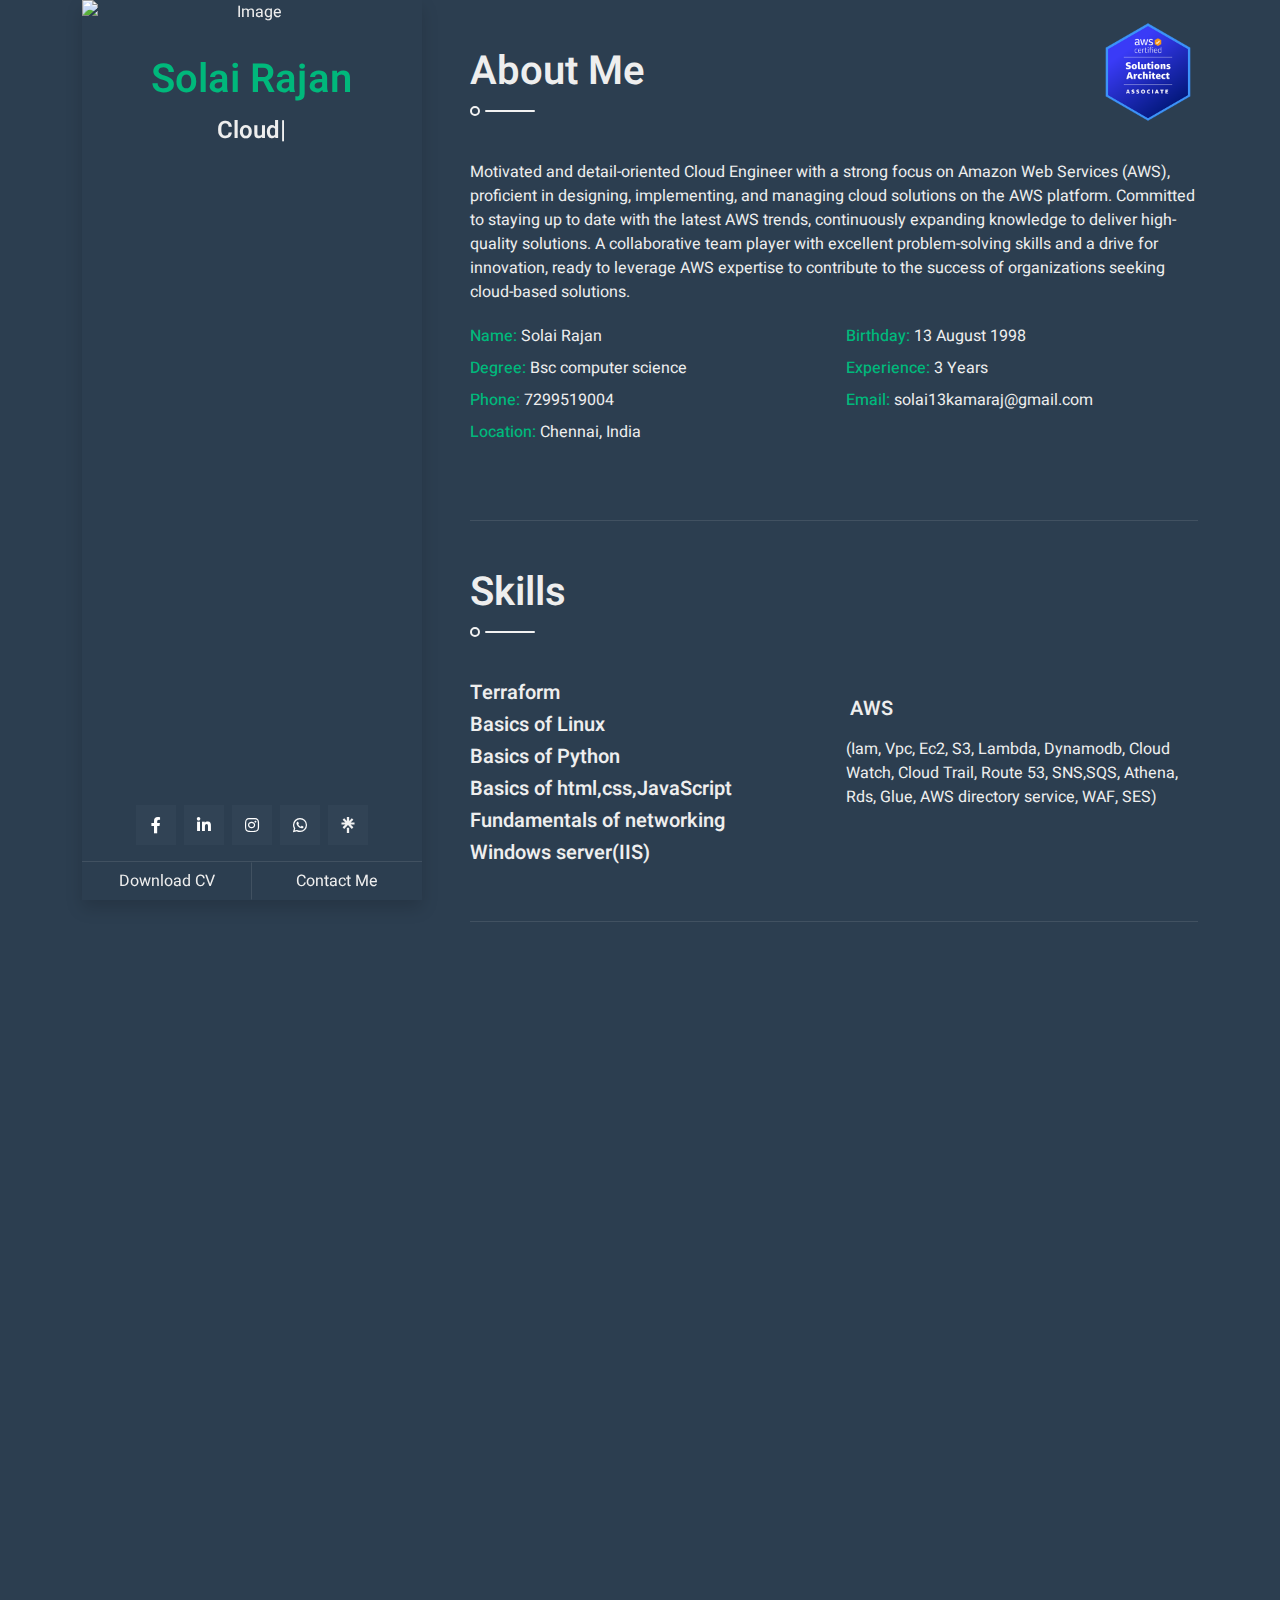
==== index.html @ 70780515 "portfolio" ====
<!DOCTYPE html>
<html lang="en">
    <head>
        <met#aeb3b8et="utf-8">
        <title>Solai Rajan</title>
        <meta content="width=device-width, initial-scale=1.0" name="viewport">
        <meta content="Free Website Template" name="keywords">
        <meta content="Free Website Template" name="description">

        <!-- Favicon -->
        <link href="favicon.ico" rel="icon">

        <!-- Google Web Fonts -->
        <link rel="preconnect" href="https://fonts.googleapis.com">
        <link rel="preconnect" href="https://fonts.gstatic.com" crossorigin>
        <link href="https://fonts.googleapis.com/css2?family=Heebo:wght@300;400;500;600;700&display=swap" rel="stylesheet">

        <!-- Icon Font Stylesheet -->
        <link href="https://cdnjs.cloudflare.com/ajax/libs/font-awesome/5.10.0/css/all.min.css" rel="stylesheet">
        <link href="https://cdn.jsdelivr.net/npm/bootstrap-icons@1.4.1/font/bootstrap-icons.css" rel="stylesheet">

        <!-- Libraries Stylesheet -->
        <link href="lib/owlcarousel/assets/owl.carousel.min.css" rel="stylesheet">
        <link href="lib/lightbox/css/lightbox.min.css" rel="stylesheet">
        <link href="lib/animate/animate.min.css" rel="stylesheet">

        <!-- Customized Bootstrap Stylesheet -->
        <link href="css/bootstrap.min.css" rel="stylesheet">

        <!-- Template Stylesheet -->
        <link href="css/style.css" rel="stylesheet">
        <!-- google tag -->
        <!-- Google tag (gtag.js) -->
        <script async src="https://www.googletagmanager.com/gtag/js?id=G-N1B95KPKPF"></script>
        <script>
        window.dataLayer = window.dataLayer || [];
        function gtag(){dataLayer.push(arguments);}
        gtag('js', new Date());

        gtag('config', 'G-N1B95KPKPF');
        </script>
    </head>

    <body>
        <!-- Spinner Start -->
        <div id="spinner" class="show bg-white position-fixed translate-middle w-100 vh-100 top-50 start-50 d-flex align-items-center justify-content-center">
            <div class="spinner-border text-primary" style="width: 3rem; height: 3rem;" role="status">
                <span class="sr-only">Loading...</span>
            </div>
        </div>
        <!-- Spinner End -->

        <div class="container">
            <div class="row g-5">
                <div class="col-lg-4 sticky-lg-top vh-100">
                    <div class="d-flex flex-column h-100 text-center overflow-auto shadow " >
                        <img class="w-100 img-fluid mb-4 " src="img/profile.jpg" alt="Image">
                        <h1 class="text-primary mt-2">Solai Rajan</h1>
                        <div class="mb-4" style="height: 22px;">
                            <h4 class="typed-text-output d-inline-block text-light"></h4>
                            <div class="typed-text d-none">Cloud Engineer</div>
                        </div>
                        <div class="d-flex justify-content-center mt-auto mb-3">
                         <!--   <a class="btn btn-secondary btn-square mx-1" href="#"><i class="fab fa-twitter"></i></a>-->
                            <a class="btn btn-secondary btn-square mx-1" href="https://www.facebook.com/solai.abde"><i class="fab fa-facebook-f"></i></a>
                            <a class="btn btn-secondary btn-square mx-1" href="https://www.linkedin.com/in/solai-rajan-94479816b"><i class="fab fa-linkedin-in"></i></a>
                            <a class="btn btn-secondary btn-square mx-1" href="https://www.instagram.com/solai.kamaraj"><i class="fab fa-instagram"></i></a>
                            <a class="btn btn-secondary btn-square mx-1" href="https://wa.me/7299519004"><i class="fab fa-whatsapp"></i></a>
                            <a class="btn btn-secondary btn-square mx-1" href="https://linktr.ee/solairajan"><svg viewBox="0.641 1.282 417 512.238" width="1em" height="1em">
                                <path fill-rule="nonzero" d="M 171.915 346.224 L 246.005 346.224 L 246.005 513.52 L 171.915 513.52 L 171.915 346.224 Z M 0.641 174.75 L 126.709 174.75 L 37.087 89.31 L 86.678 38.325 L 172.117 126.154 L 172.117 1.282 L 246.203 1.282 L 246.203 126.154 L 331.641 38.525 L 381.193 89.31 L 291.613 174.55 L 417.641 174.55 L 417.641 245.052 L 290.893 245.052 L 381.076 332.681 L 331.641 382.474 L 209.16 259.392 L 86.678 382.474 L 37.087 332.883 L 127.305 245.252 L 0.641 245.252 L 0.641 174.75 L 0.641 174.75 Z" style="fill: rgb(242, 242, 242);"></path>
                              </svg></a>
                        </div>
                        <div class="d-flex align-items-end justify-content-between border-top">
                            <a href="Resume.pdf" class="btn w-50 border-end">Download CV</a>
                            <a href="#contact" class="btn w-50 btn-scroll">Contact Me</a>
                        </div>
                    </div>
                </div>
                <div class="col-lg-8">

                    <!-- About Start -->
                    <section class="py-5 border-bottom wow fadeInUp" data-wow-delay="0.1s">
                       <a title="Click to verify" href="https://www.credly.com/badges/0f8942c9-7fc0-4ece-8ca4-4f158a86ff04" > <img class="float-end mb-3 awsbadge"  width="100" height="100" src="./img/profile.png" alt="Aws Solution Architect Associate"/></a>
                        
                        <h1 class="title pb-3 mb-5 w-75">About Me</h1>
                        <p>Motivated and detail-oriented Cloud Engineer with a strong focus on Amazon Web Services (AWS), proficient in designing, implementing, and managing cloud solutions on the AWS platform. Committed to staying up to date with the latest AWS trends, continuously expanding knowledge to deliver high-quality solutions. A collaborative team player with excellent problem-solving skills and a drive for innovation, ready to leverage AWS expertise to contribute to the success of organizations seeking cloud-based solutions.</p>
                        <div class="row mb-4">
                            <div class="col-sm-6 py-1">
                                <span class="fw-medium text-primary">Name:</span> Solai Rajan
                            </div>
                            <div class="col-sm-6 py-1">
                                <span class="fw-medium text-primary">Birthday:</span> 13 August 1998
                            </div>
                            <div class="col-sm-6 py-1">
                                <span class="fw-medium text-primary">Degree:</span> Bsc computer science
                            </div>
                            <div class="col-sm-6 py-1">
                                <span class="fw-medium text-primary">Experience:</span> 3 Years
                            </div>
                            <div class="col-sm-6 py-1">
                                <span class="fw-medium text-primary">Phone:</span> 7299519004
                            </div>
                            <div class="col-sm-6 py-1">
                                <span class="fw-medium text-primary">Email:</span> solai13kamaraj@gmail.com
                            </div>
                            <div class="col-sm-6 py-1">
                                <span class="fw-medium text-primary">Location:</span> Chennai, India
                            </div>
                           
                        </div>
                        <!-- <div class="row g-4">
                            <div class="col-md-6 col-lg-6 col-xl-6">
                                <div class="d-flex bg-secondary p-4 justify-content-center">
                                    <h1 class="flex-shrink-0 display-5 text-primary mb-0" data-toggle="counter-up">3</h1>
                                    <div class="ps-3">
                                        <p class="mb-0">Years of</p>
                                        <h5 class="mb-0">Experience</h5>
                                    </div>
                                </div>
                            </div>
                            <div class="col-md-4 col-lg-6 col-xl-6">
                                <div class="d-flex bg-secondary p-4 justify-content-center">
                                    <h1 class="flex-shrink-0 display-5 text-primary mb-0"  id="visit-count" data-toggle="counter-up"></h1>
                                   
                                    
                                    <div class="ps-3">
                                        <p class="mb-0">Profile</p>
                                        <h5 class="mb-0">Visits</h5>
                                    </div>
                                </div>
                                <div  ></div>
  
  


                            </div>
                            <div class="col-md-4 col-lg-6 col-xl-4">
                                <div class="d-flex bg-secondary p-4">
                                    <h1 class="flex-shrink-0 display-5 text-primary mb-0" data-toggle="counter-up">200</h1>
                                    <div class="ps-3">
                                        <p class="mb-0">Complete</p>
                                        <h5 class="mb-0">Projects</h5>
                                    </div>
                                </div>
                            </div>
                        </div> -->
                    </section>
                    <!-- About End -->

                    <!-- Skills Start  -->
                    <section class="py-5 border-bottom wow fadeInUp" data-wow-delay="0.1s">
                        <h1 class="title pb-3 mb-5">Skills</h1>
                        <div class="row">
                            <div class="col-sm-6">
                                <h5>Terraform</h5>
                                    <h5>Basics of Linux</h5>
                                    <h5>Basics of Python</h5>
                                    <h5>Basics of html,css,JavaScript</h5>
                                    <h5>Fundamentals of networking</h5>
                                    <h5>Windows server(IIS)</h5>
                            </div>
                            <div class="col-sm-6">
                                <p><h5 class="px-1">AWS<p>
                                </h5>(Iam, Vpc, Ec2, S3, Lambda, Dynamodb, Cloud Watch, Cloud Trail, Route 53, SNS,SQS, Athena, Rds, Glue, AWS directory service, WAF, SES)</p>
                                
                            </div>
                        </div>
                    </section>
                    <!-- Skills End -->

                    <!-- Expericence Start -->
                    <section class="py-5 wow fadeInUp" data-wow-delay="0.1s">
                        <h1 class="title pb-3 mb-5">Expericence</h1>
                        <div class="border-start border-2 border-light pt-2 ps-5">
                            <div class="position-relative mb-4">
                                <span class="bi bi-arrow-right fs-4 text-light position-absolute" style="top: -5px; left: -50px;"></span>
                                <h5 class="mb-1">Transaction Processing</h5>
                                <p class="mb-2">Accenture | <small>MARCH 2020 - OCTOBER 2021</small></p>
                                <p><b>Vectorization:</b>
                                    Digital mapping of a raster map using the INCA (client tool) to place digital traces, measurements, splice, cabinet, pipes and cables.<br>
                                    <b>FTTH:</b>
                                    If the customer wants a new fiber connection in FTTH, we will design and create a diagram to connect the fiber cable to the home via pipe, splice and cabinet from the existing main 7 way pipe LAN connection</p>
                            </div>
                            <div class="position-relative mb-4">
                                <span class="bi bi-arrow-right fs-4 text-light position-absolute" style="top: -5px; left: -50px;"></span>
                                <h5 class="mb-1">Cloud Engineer</h5>
                                <p class="mb-2">HTC Global Services | <small>February 2022 - Till Now</small></p>
                                <p>    • Collaborated with a team of professionals to migrate a .NET application and SQL Server database from an on-premises environment to AWS Cloud.<br>
                                    • Assisted in analyzing the existing infrastructure and determining the migration requirements for the application and database.<br>
                                    • Worked with senior team members to set up and configure AWS services, including Amazon EC2 for hosting the .NET application and Amazon RDS for the SQL Server database.<br>
                                    • Took responsibility for installing all the necessary software and dependencies on the server in preparation for the migration.<br>
                                    • Collaborated with the team to determine the appropriate versions and configurations of the software needed for the .NET application and SQL Server database.<br>
                                    • Provided innovative solutions to address new requirements that arose during the migration process.<br>
                                    • Collaborated with stakeholders to understand their needs and deliver tailored solutions that met their specific requirements.<br>
                                    • Supported testing efforts to validate the functionality and performance of the migrated application, ensuring a seamless transition for end users</p>
                            </div>
                            
                        </div>
                    </section>
                    <!-- Expericence End -->

                    <!-- Education Start -->
                    <section class="py-5 wow fadeInUp" data-wow-delay="0.1s">
                        <h1 class="title pb-3 mb-5">Education</h1>
                        <div class="border-start border-2 border-light pt-2 ps-5">
                            <div class="position-relative mb-4">
                                <span class="bi bi-arrow-right fs-4 text-light position-absolute" style="top: -5px; left: -50px;"></span>
                                <h5 class="mb-1">Bachelor Degree</h5>
                                <p class="mb-2">K.C.S Kasi Nadar College Of Arts & Science | <small>2016 - 2019</small></p>
                                <p>B.SC (Computer Science)
                                    Percentage - 56 % <br>Chennai - 21</p>
                            </div>
                            <div class="position-relative mb-4">
                                <span class="bi bi-arrow-right fs-4 text-light position-absolute" style="top: -5px; left: -50px;"></span>
                                <h5 class="mb-1">High School</h5>
                                <p class="mb-2">Sagaya Matha Matriculation Hr Sec School | <small>2015 - 2016</small></p>
                                <p>HSC Percentage - 55 %<br>Chennai - 57</p>
                            </div>
                            <div class="position-relative mb-4">
                                <span class="bi bi-arrow-right fs-4 text-light position-absolute" style="top: -5px; left: -50px;"></span>
                                <h5 class="mb-1">School</h5>
                                <p class="mb-2">Sagaya Matha Matriculation Hr Sec School | <small>2013 - 2014</small></p>
                                <p>SSLC Percentage - 69 %<br>Chennai - 57</p>
                            </div>
                        </div>
                    </section>
                    <!-- Education End -->

                    <!-- Subscribe Start 
                    <section class="wow fadeInUp" data-wow-delay="0.1s">
                        <div class="bg-secondary text-center p-5">
                            <h1 class="text-white font-weight-bold">Subscribe My Newsletter</h1>
                            <p class="text-white">Subscribe and get my latest article in your inbox</p>
                            <div class="position-relative w-100">
                                <input class="form-control bg-dark border-0 w-100 py-3 ps-4 pe-5" type="text" placeholder="Your email">
                                <button type="button" class="btn btn-primary py-2 position-absolute top-0 end-0 mt-2 me-2">Subscribe</button>
                            </div>
                        </div>
                    </section>
                    <!-- Subscribe End -->

                    <!-- Services Start 
                    <section class="py-5 border-bottom wow fadeInUp" data-wow-delay="0.1s">
                        <h1 class="title pb-3 mb-5">Services</h1>
                        <div class="row g-4">
                            <div class="col-md-6">
                                <div class="service-item">
                                    <i class="fa fa-2x fa-laptop-code mx-auto mb-4"></i>
                                    <h5 class="mb-2">Web Design</h5>
                                    <p class="mb-0">Justo sit justo eos amet tempor amet clita amet ipsum eos elitr. Amet lorem lorem lorem est amet labore</p>
                                </div>
                            </div>
                            <div class="col-md-6">
                                <div class="service-item">
                                    <i class="fab fa-2x fa-android mx-auto mb-4"></i>
                                    <h5 class="mb-2">Apps Development</h5>
                                    <p class="mb-0">Justo sit justo eos amet tempor amet clita amet ipsum eos elitr. Amet lorem lorem lorem est amet labore</p>
                                </div>
                            </div>
                            <div class="col-md-6">
                                <div class="service-item">
                                    <i class="fa fa-2x fa-search mx-auto mb-4"></i>
                                    <h5 class="mb-2">SEO</h5>
                                    <p class="mb-0">Justo sit justo eos amet tempor amet clita amet ipsum eos elitr. Amet lorem lorem lorem est amet labore</p>
                                </div>
                            </div>
                            <div class="col-md-6">
                                <div class="service-item">
                                    <i class="fa fa-2x fa-edit mx-auto mb-4"></i>
                                    <h5 class="mb-2">Content Creating</h5>
                                    <p class="mb-0">Justo sit justo eos amet tempor amet clita amet ipsum eos elitr. Amet lorem lorem lorem est amet labore</p>
                                </div>
                            </div>
                        </div>
                    </section>
                    <!-- Services End -->

                    <!-- Portfolio Start -->
                    <section class="py-5 border-bottom wow fadeInUp" data-wow-delay="0.1s">
                        <h1 class="title pb-3 mb-5">Portfolio</h1>
                        <div class="row">
                            <div class="col-12">
                                <div class="row">
                                    <div class="col-12 text-center mb-2">
                                        <!-- <ul class="list-inline mb-4" id="portfolio-flters">
                                            <li class="btn btn-secondary active"  data-filter="*"><i class="fa fa-star me-2"></i>All</li>
                                            <li class="btn btn-secondary" data-filter=".first"><i class="fa fa-laptop-code me-2"></i>Design</li>
                                            <li class="btn btn-secondary" data-filter=".second"><i class="fa fa-mobile-alt me-2"></i>Development</li>
                                        </ul> -->
                                    </div>
                                </div>
                                <div class="row portfolio-container">
                                    <div class="col-md-6 mb-4 portfolio-item first">
                                        <div class="position-relative overflow-hidden mb-2">
                                            <img class="img-fluid w-100" src="img/portfolio-1.jpg" alt="">
                                            <div class="portfolio-btn d-flex align-items-center justify-content-center">
                                                <!-- <a href="img/portfolio-1.jpg" data-lightbox="portfolio">
                                                    <i class="bi bi-plus text-light"></i>
                                                </a> -->
                                                <a href="https://solairajan18.medium.com/recovering-or-replacing-a-key-pair-in-aws-ec2-a-step-by-step-guide-d3fbfe94aa65"><i class="bi bi-plus text-light"></i></a>
                                            </div>
                                        </div>
                                    </div>
                                    <div class="col-md-6 mb-4 portfolio-item second">
                                        <div class="position-relative overflow-hidden mb-2">
                                            <img class="img-fluid w-100" src="img/portfolio-2.jpg" alt="">
                                            <div class="portfolio-btn d-flex align-items-center justify-content-center">
                                                <!-- <a href="img/portfolio-2.jpg" data-lightbox="portfolio">
                                                    <i class="bi bi-plus text-light"></i>
                                                </a> -->
                                                <a href="https://medium.com/@solairajan18/title-deploying-a-portfolio-web-application-on-windows-server-iis-using-aws-terraform-5306d148678f"><i class="bi bi-plus text-light"></i></a>
                                            </div>
                                        </div>
                                    </div>
                                    <!-- <div class="col-md-6 mb-4 portfolio-item first">
                                        <div class="position-relative overflow-hidden mb-2">
                                            <img class="img-fluid w-100" src="img/portfolio-3.jpg" alt="">
                                            <div class="portfolio-btn d-flex align-items-center justify-content-center">
                                                <a href="img/portfolio-3.jpg" data-lightbox="portfolio">
                                                    <i class="bi bi-plus text-light"></i>
                                                </a>
                                            </div>
                                        </div>
                                    </div> -->
                                    <!-- <div class="col-md-6 mb-4 portfolio-item second">
                                        <div class="position-relative overflow-hidden mb-2">
                                            <img class="img-fluid w-100" src="img/portfolio-4.jpg" alt="">
                                            <div class="portfolio-btn d-flex align-items-center justify-content-center">
                                                <a href="img/portfolio-4.jpg" data-lightbox="portfolio">
                                                    <i class="bi bi-plus text-light"></i>
                                                </a>
                                            </div>
                                        </div>
                                    </div> -->
                                </div>
                            </div>
                        </div>
                    </section>
                    <!-- Portfolio End -->

                    <!-- Testimonial Start 
                    <section class="py-5 border-bottom wow fadeInUp" data-wow-delay="0.1s">
                        <h1 class="title pb-3 mb-5">Testimonial</h1>
                        <div class="owl-carousel testimonial-carousel">
                            <div class="text-left">
                                <i class="fa fa-3x fa-quote-left text-primary mb-4"></i>
                                <p class="fs-4 mb-4">Dolor eirmod diam stet kasd sed. Aliqu rebum est eos. Rebum elitr dolore et eos labore, stet justo sed est sed. Diam sed sed dolor stet accusam amet eirmod eos, labore diam clita</p>
                                <div class="d-flex align-items-center">
                                    <img class="img-fluid" src="img/testimonial-1.jpg" style="width: 60px; height: 60px;">
                                    <div class="ps-3">
                                        <p class="text-primary fs-5 mb-1">Client Name</p>
                                        <i>Profession</i>
                                    </div>
                                </div>
                            </div>
                            <div class="text-left">
                                <i class="fa fa-3x fa-quote-left text-primary mb-4"></i>
                                <p class="fs-4 mb-4">Dolor eirmod diam stet kasd sed. Aliqu rebum est eos. Rebum elitr dolore et eos labore, stet justo sed est sed. Diam sed sed dolor stet accusam amet eirmod eos, labore diam clita</p>
                                <div class="d-flex align-items-center">
                                    <img class="img-fluid" src="img/testimonial-2.jpg" style="width: 60px; height: 60px;">
                                    <div class="ps-3">
                                        <p class="text-primary fs-5 mb-1">Client Name</p>
                                        <i>Profession</i>
                                    </div>
                                </div>
                            </div>
                            <div class="text-left">
                                <i class="fa fa-3x fa-quote-left text-primary mb-4"></i>
                                <p class="fs-4 mb-4">Dolor eirmod diam stet kasd sed. Aliqu rebum est eos. Rebum elitr dolore et eos labore, stet justo sed est sed. Diam sed sed dolor stet accusam amet eirmod eos, labore diam clita</p>
                                <div class="d-flex align-items-center">
                                    <img class="img-fluid" src="img/testimonial-3.jpg" style="width: 60px; height: 60px;">
                                    <div class="ps-3">
                                        <p class="text-primary fs-5 mb-1">Client Name</p>
                                        <i>Profession</i>
                                    </div>
                                </div>
                            </div>
                        </div>
                    </section>
                    <!-- Testimonial End -->

                    <!-- Contact Start -->
                    <div id="validation-popup" class="validation-popup"></div>

                    <section class="py-5 wow fadeInUp" data-wow-delay="0.1s" id="contact">
                        <h1 class="title pb-3 mb-5">Contact Me</h1>
						
                        <form class="needs-validation" onsubmit="return validateForm(event)" action="https://docs.google.com/forms/u/0/d/e/1FAIpQLSfPLlt-WYPMHcCRsRIOEYpXYlZdo9-Mu41EpkZ92HWi8DZNXg/formResponse" novalidate>
                            <div class="row g-3">
                                <div class="col-md-6">
                                    <div class="form-floating">
                                        <input type="text" name="entry.2005620554" class="form-control border-0 bg-secondary" id="name" placeholder="Your Name"required>
                                        <label for="name">Your Name</label>
                                          <div class="invalid-feedback">
                                            Enter Your Name
                                          </div>
                                    </div>
                                </div>
                                <div class="col-md-6">
                                    <div class="form-floating">
                                        <input type="email" name="entry.1045781291" class="form-control border-0 bg-secondary" id="email" placeholder="Your Email" required>
                                        <label for="email">Your Email</label>
                                        <div class="invalid-feedback">
                                            Enter Your email
                                          </div>
                                    </div>
                                </div>
                                <div class="col-12">
                                    <div class="form-floating">
                                        <input type="text" name="entry.1065046570" class="form-control border-0 bg-secondary" id="subject" placeholder="Subject" required>
                                        <label for="subject">Subject</label>
                                        <div class="invalid-feedback">
                                            Enter Your Subject
                                          </div>
                                    </div>
                                </div>
                                <div class="col-12">
                                    <div class="form-floating">
                                        <textarea class="form-control border-0 bg-secondary" required name="entry.1166974658" placeholder="Leave a message here" id="message" style="height: 200px"></textarea>
                                        <label for="message">Message</label>
                                        <div class="invalid-feedback">
                                            Enter Your Message
                                          </div>
                                    </div>
                                </div>
                                <audio id="clickSound" src="welcome.mp3" preload="auto"></audio>
                                
                                <div class="col-12">
                                    <button onclick="playClickSound()" class="btn btn-primary w-100 py-3" type="submit">Send Message</button>
                                </div>
                            </div>
                        </form>
                    </section>
                    <!-- Contact End -->

                    <!-- Footer Start -->
                    <section class="wow fadeIn" data-wow-delay="0.1s">
                        <div class="bg-secondary text-light text-center p-5">
                            <div class="d-flex justify-content-center mb-4">
                                
                                <a class="btn btn-dark btn-square mx-1" href="https://www.facebook.com/solai.abde"><i class="fab fa-facebook-f"></i></a>
                                <a class="btn btn-dark btn-square mx-1" href="https://www.linkedin.com/in/solai-rajan-94479816b"><i class="fab fa-linkedin-in"></i></a>
                                <a class="btn btn-dark btn-square mx-1" href="https://www.instagram.com/solai.kamaraj/"><i class="fab fa-instagram"></i></a>
                                <a class="btn btn-dark btn-square mx-1" href="https://wa.me/7299519004?text=Hi Solai"><i class="fab fa-whatsapp"></i></a>
                                <a class="btn btn-dark btn-square mx-1" href="https://linktr.ee/solairajan"><svg viewBox="0.641 1.282 417 512.238" width="1em" height="1em">
                                    <path fill-rule="nonzero" d="M 171.915 346.224 L 246.005 346.224 L 246.005 513.52 L 171.915 513.52 L 171.915 346.224 Z M 0.641 174.75 L 126.709 174.75 L 37.087 89.31 L 86.678 38.325 L 172.117 126.154 L 172.117 1.282 L 246.203 1.282 L 246.203 126.154 L 331.641 38.525 L 381.193 89.31 L 291.613 174.55 L 417.641 174.55 L 417.641 245.052 L 290.893 245.052 L 381.076 332.681 L 331.641 382.474 L 209.16 259.392 L 86.678 382.474 L 37.087 332.883 L 127.305 245.252 L 0.641 245.252 L 0.641 174.75 L 0.641 174.75 Z" style="fill: rgb(242, 242, 242);"></path>
                                  </svg></a>
                                  <a class="btn btn-dark btn-square mx-1" href="https://solairajan18.medium.com/"><svg viewBox="0 0 1043.63 592.71" class="aa bb">
                                    <g data-name="Layer 2"><g data-name="Layer 1">
                                      <path fill-rule="nonzero" d="M588.67 296.36c0 163.67-131.78 296.35-294.33 296.35S0 460 0
                                      296.36 131.78 0 294.34 0s294.33 132.69 294.33 296.36M911.56 296.36c0
                                      154.06-65.89 279-147.17 279s-147.17-124.94-147.17-279 65.88-279
                                      147.16-279 147.17 124.9 147.17 279M1043.63 296.36c0 138-23.17 249.94-51.76
                                      249.94s-51.75-111.91-51.75-249.94 23.17-249.94 51.75-249.94 51.76 111.9
                                      51.76 249.94"style="fill: rgb(242, 242, 242);"></path>
                                    </g></g>
                                  </svg></a>
                            </div>
                            <!-- <div class="d-flex justify-content-center mb-3">
                                <a class="text-light px-3 border-end" href="#">Privacy</a>
                                <a class="text-light px-3 border-end" href="#">Terms</a>
                                <a class="text-light px-3 border-end" href="#">FAQs</a>
                                <a class="text-light px-3" href="#">Help</a>
                            </div> -->
							
                            <!--/*** This template is free as long as you keep the footer author’s credit link/attribution link/backlink. If you'd like to use the template without the footer author’s credit link/attribution link/backlink, you can purchase the Credit Removal License from "https://htmlcodex.com/credit-removal". Thank you for your support. ***/-->
							<p class="m-0"> Powered by <a href="https://solai.website">Solai</a></p>
                        </div>
                    </section>
                    <!-- Footer End -->
                </div>
            </div>
        </div>

        
        <!-- Back to Top -->
        <a href="#" class="back-to-top"><i class="fa fa-angle-double-up"></i></a>
        
        <!-- JavaScript Libraries -->
        <script src="https://code.jquery.com/jquery-3.4.1.min.js"></script>
        <script src="https://stackpath.bootstrapcdn.com/bootstrap/4.4.1/js/bootstrap.bundle.min.js"></script>
        <script src="lib/wow/wow.min.js"></script>
        <script src="lib/typed/typed.min.js"></script>
        <script src="lib/easing/easing.min.js"></script>
        <script src="lib/waypoints/waypoints.min.js"></script>
        <script src="lib/counterup/counterup.min.js"></script>
        <script src="lib/owlcarousel/owl.carousel.min.js"></script>
        <script src="lib/isotope/isotope.pkgd.min.js"></script>
        <script src="lib/lightbox/js/lightbox.min.js"></script>

        <!-- Contact Javascript File -->
        <script src="mail/jqBootstrapValidation.min.js"></script>
        <script src="mail/contact.js"></script>

        <!-- Template Javascript -->
        <script src="js/main.js"></script>



        <!-- Include the JavaScript code to fetch and display the visit count -->
        <!-- <script>
            // Fetch the visit count from Google Analytics
            gtag('event', 'page_view', {
              'event_callback': function() {
                var visitCount = window.ga.getAll()[0].get('metric1'); // Adjust the metric index if necessary
                document.getElementById('visit-count-placeholder').innerHTML = 'Profile visits: ' + visitCount;
              }
            });
          </script> -->
        
    </body>
</html>
---- css/style.css ----
/********** Template CSS **********/
:root {
  --primary: #00B87B;
  --secondary: #314355;
  --light: #F2F2F2;
  --dark: #2C3E50;
}

#spinner {
  opacity: 0;
  visibility: hidden;
  transition: opacity .5s ease-out, visibility 0s linear .5s;
  z-index: 99999;
}

#spinner.show {
  transition: opacity .5s ease-out, visibility 0s linear 0s;
  visibility: visible;
  opacity: 1;
}

@media (max-width: 991.98px) {
  .sticky-lg-top.vh-100 {
    height: 100% !important;
  }
}

.fw-semi-bold {
  font-weight: 600;
}

.fw-medium {
  font-weight: 500;
}

.btn-square {
  width: 40px;
  height: 40px;
}

.btn-sm-square {
  width: 30px;
  height: 30px;
}

.btn-lg-square {
  width: 50px;
  height: 50px;
}

.btn-square,
.btn-sm-square,
.btn-lg-square {
  padding: 0;
  display: flex;
  align-items: center;
  justify-content: center;
}

.btn.btn-primary {
  color: #FFFFFF;
}

.typed-cursor {
  font-size: 25px;
  color: var(--light);
}

.back-to-top {
  position: fixed;
  display: none;
  width: 30px;
  height: 30px;
  text-align: center;
  line-height: 1;
  font-size: 30px;
  right: 30px;
  bottom: 30px;
  transition: background 0.5s;
  z-index: 11;
}

.back-to-top i {
  color: var(--primary);
}

.back-to-top i:hover {
  color: var(--dark);
}

.back-to-top {
  -webkit-animation: action 1s infinite alternate;
  animation: action 1s infinite alternate;
}

@-webkit-keyframes action {
  0% {
    transform: translateY(0);
  }

  100% {
    transform: translateY(-15px);
  }
}

@keyframes action {
  0% {
    transform: translateY(0);
  }

  100% {
    transform: translateY(-15px);
  }
}

.title {
  position: relative;
}

.title::before {
  position: absolute;
  content: "";
  width: 10px;
  height: 10px;
  bottom: -4px;
  left: 0;
  border: 2px solid var(--light);
  border-radius: 10px;
}

.title::after {
  position: absolute;
  content: "";
  width: 50px;
  height: 2px;
  bottom: 0;
  left: 15px;
  border-radius: 2px;
  background: var(--light);
}

.progress {
  height: 5px;
}

.progress .progress-bar {
  width: 0px;
  transition: 2s;
}

.service-item {
  padding: 30px;
  text-align: center;
  background: var(--secondary);
}

.service-item i {
  width: 75px;
  height: 75px;
  display: flex;
  align-items: center;
  justify-content: center;
  background: var(--light);
  color: var(--primary);
  transition: .5s;
}

.service-item:hover i {
  background: var(--primary);
  color: var(--light);
}

.portfolio-item .portfolio-btn {
  position: absolute;
  width: 0;
  height: 0;
  top: 50%;
  left: 50%;
  font-size: 90px;
  background: rgba(44, 62, 80, .9);
  opacity: 0;
  transition: .5s;
}

.portfolio-item:hover .portfolio-btn {
  opacity: 1;
  width: calc(100% - 60px);
  height: calc(100% - 60px);
  top: 30px;
  left: 30px;
}

.portfolio-item i {
  opacity: 0;
  transition: .3s;
  transition-delay: .3s;
}

.portfolio-item:hover i {
  opacity: 1;
}

.testimonial-carousel .owl-dots {
  margin-top: 25px;
  text-align: center;
}

.testimonial-carousel .owl-dot {
  display: inline-block;
  margin: 0 5px;
  width: 15px;
  height: 15px;
  background: var(--light);
}

.testimonial-carousel .owl-dot.active {
  background: var(--primary);
}

.awsbadge {
  margin: -26px 0;
  z-index: 10;
}

@media screen and (min-width<768){
  .awsbadge{
    display: none;
  }
  
}


/* .validation-popup {
  position: fixed;
  top: 50%;
  left: 50%;
  transform: translate(-50%, -50%);
  padding: 10px 20px;
  background-color: #00B87B;
  color: #fff;
  border-radius: 5px;
  opacity: 0;
  animation: fade-in 0.5s ease-in-out;
  z-index: 9999;
}

@keyframes fade-in {
  0% {
    opacity: 0;
  }
  100% {
    opacity: 1;
  }
} */
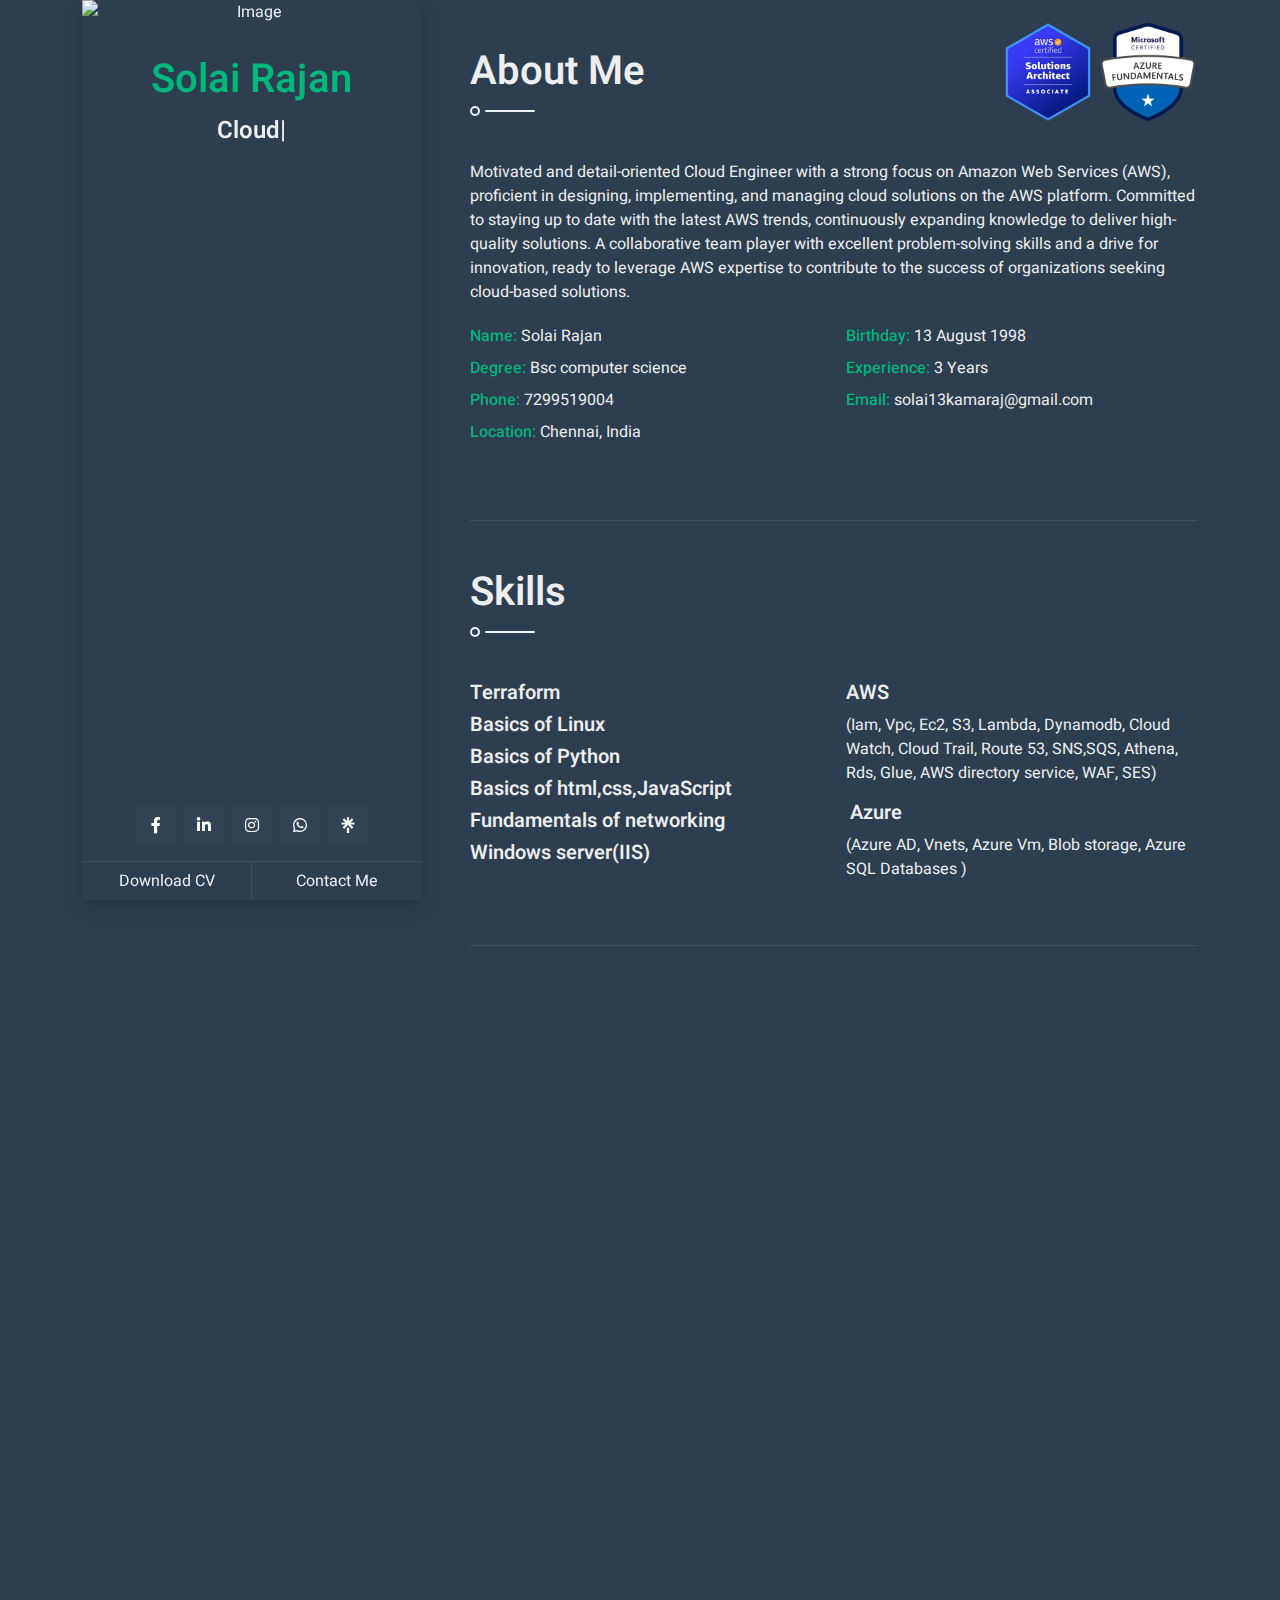
==== commit 51b17903: "Azure certificate added" ====
--- a/index.html
+++ b/index.html
@@ -80,8 +80,10 @@
 
                     <!-- About Start -->
                     <section class="py-5 border-bottom wow fadeInUp" data-wow-delay="0.1s">
-                       <a title="Click to verify" href="https://www.credly.com/badges/0f8942c9-7fc0-4ece-8ca4-4f158a86ff04" > <img class="float-end mb-3 awsbadge"  width="100" height="100" src="./img/profile.png" alt="Aws Solution Architect Associate"/></a>
-                        
+                        <div class="">
+                       <a title="Click to verify" href="https://learn.microsoft.com/api/credentials/share/en-gb/SolaiRajan-3120/20E20661D6A24ACE?sharingId=9B779F8124134FC7" > <img class="float-end mb-3 awsbadge "  width="100" height="100" src="./img/Az-900.png" alt="Microsoft Certified: Azure Fundamentals"/></a>
+                       <a title="Click to verify" href="https://www.credly.com/badges/0f8942c9-7fc0-4ece-8ca4-4f158a86ff04" > <img class="float-end mb-3 awsbadge "  width="100" height="100" src="./img/profile.png" alt="Aws Solution Architect Associate"/></a>
+                        </div>
                         <h1 class="title pb-3 mb-5 w-75">About Me</h1>
                         <p>Motivated and detail-oriented Cloud Engineer with a strong focus on Amazon Web Services (AWS), proficient in designing, implementing, and managing cloud solutions on the AWS platform. Committed to staying up to date with the latest AWS trends, continuously expanding knowledge to deliver high-quality solutions. A collaborative team player with excellent problem-solving skills and a drive for innovation, ready to leverage AWS expertise to contribute to the success of organizations seeking cloud-based solutions.</p>
                         <div class="row mb-4">
@@ -160,8 +162,11 @@
                                     <h5>Windows server(IIS)</h5>
                             </div>
                             <div class="col-sm-6">
-                                <p><h5 class="px-1">AWS<p>
-                                </h5>(Iam, Vpc, Ec2, S3, Lambda, Dynamodb, Cloud Watch, Cloud Trail, Route 53, SNS,SQS, Athena, Rds, Glue, AWS directory service, WAF, SES)</p>
+                                <h5>AWS</h5>
+                                <p>(Iam, Vpc, Ec2, S3, Lambda, Dynamodb, Cloud Watch, Cloud Trail, Route 53, SNS,SQS, Athena, Rds, Glue, AWS directory service, WAF, SES)</p>
+                                <p><h5 class="px-1">Azure</h5>
+                                    (Azure AD, Vnets, Azure Vm, Blob storage, Azure SQL Databases )
+                                </p>
                                 
                             </div>
                         </div>
@@ -179,7 +184,7 @@
                                 <p><b>Vectorization:</b>
                                     Digital mapping of a raster map using the INCA (client tool) to place digital traces, measurements, splice, cabinet, pipes and cables.<br>
                                     <b>FTTH:</b>
-                                    If the customer wants a new fiber connection in FTTH, we will design and create a diagram to connect the fiber cable to the home via pipe, splice and cabinet from the existing main 7 way pipe LAN connection</p>
+                                    If the customer requests a new fiber connection in FTTH, I will design and create a diagram to connect the fiber cable to the home via pipes, splices, and cabinets from the existing main 7-way pipe LAN connection.</p>
                             </div>
                             <div class="position-relative mb-4">
                                 <span class="bi bi-arrow-right fs-4 text-light position-absolute" style="top: -5px; left: -50px;"></span>
--- a/css/style.css
+++ b/css/style.css
@@ -252,3 +252,45 @@
     opacity: 1;
   }
 } */
+
+/* Tooltip container */
+.tooltip {
+  position: relative;
+  display: inline-block;
+  cursor: pointer;
+  overflow: hidden;
+}
+
+/* Image with zoom effect */
+.tooltip img {
+  transition: transform 0.3s;
+}
+
+/* Zoom effect on hover */
+.tooltip:hover img {
+  transform: scale(1.1);
+}
+
+/* Tooltip text */
+.tooltip .tooltiptext {
+  visibility: hidden;
+  width: 120px;
+  background-color: #333;
+  color: #fff;
+  text-align: center;
+  border-radius: 6px;
+  padding: 5px;
+  position: absolute;
+  z-index: 1;
+  bottom: 100%;
+  left: 50%;
+  transform: translateX(-50%);
+  opacity: 0;
+  transition: opacity 0.3s;
+}
+/* Show the tooltip text when hovering over the tooltip container */
+.tooltip:hover .tooltiptext {
+  visibility: visible;
+  opacity: 1;
+}
+
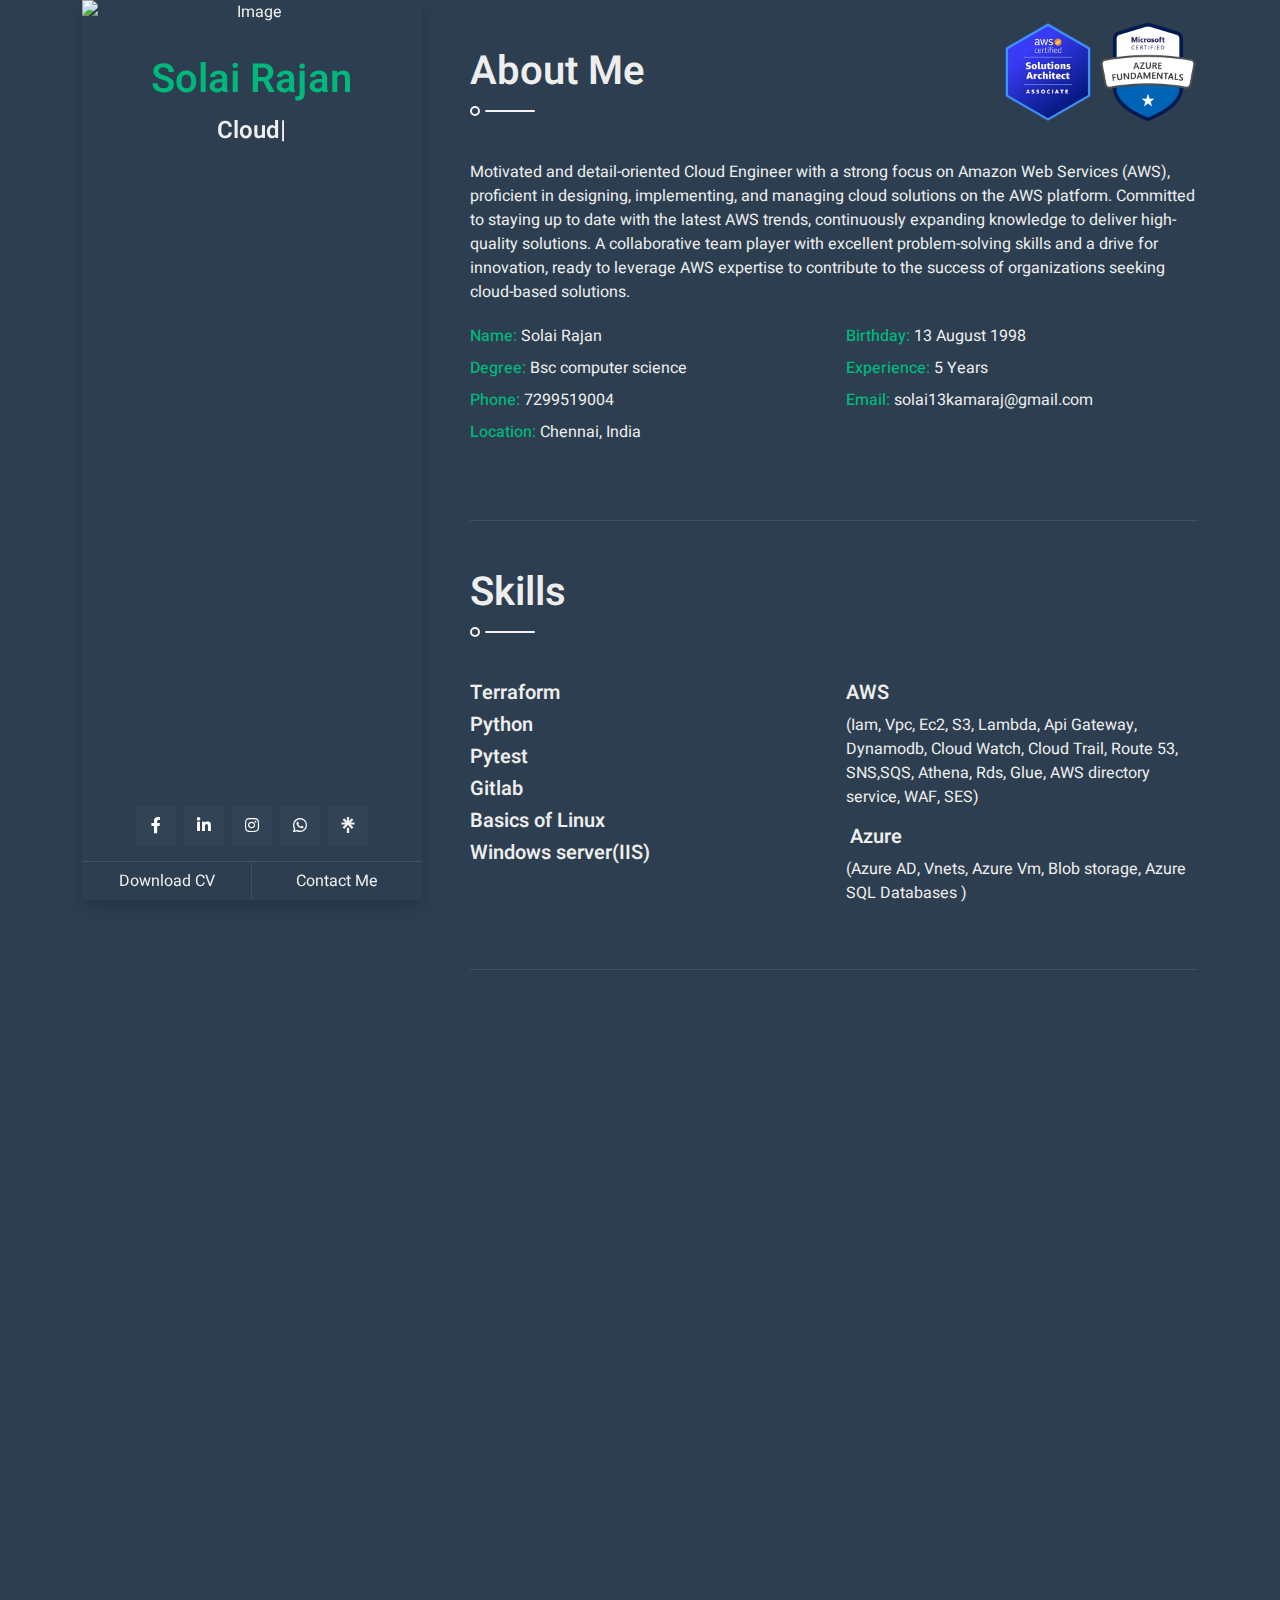
==== commit 0a142037: "new experience" ====
--- a/index.html
+++ b/index.html
@@ -97,7 +97,7 @@
                                 <span class="fw-medium text-primary">Degree:</span> Bsc computer science
                             </div>
                             <div class="col-sm-6 py-1">
-                                <span class="fw-medium text-primary">Experience:</span> 3 Years
+                                <span class="fw-medium text-primary">Experience:</span> 5 Years
                             </div>
                             <div class="col-sm-6 py-1">
                                 <span class="fw-medium text-primary">Phone:</span> 7299519004
@@ -155,15 +155,16 @@
                         <div class="row">
                             <div class="col-sm-6">
                                 <h5>Terraform</h5>
+                                    
+                                    <h5>Python</h5>
+                                    <h5>Pytest</h5>
+                                    <h5>Gitlab</h5>
                                     <h5>Basics of Linux</h5>
-                                    <h5>Basics of Python</h5>
-                                    <h5>Basics of html,css,JavaScript</h5>
-                                    <h5>Fundamentals of networking</h5>
                                     <h5>Windows server(IIS)</h5>
                             </div>
                             <div class="col-sm-6">
                                 <h5>AWS</h5>
-                                <p>(Iam, Vpc, Ec2, S3, Lambda, Dynamodb, Cloud Watch, Cloud Trail, Route 53, SNS,SQS, Athena, Rds, Glue, AWS directory service, WAF, SES)</p>
+                                <p>(Iam, Vpc, Ec2, S3, Lambda, Api Gateway, Dynamodb, Cloud Watch, Cloud Trail, Route 53, SNS,SQS, Athena, Rds, Glue, AWS directory service, WAF, SES)</p>
                                 <p><h5 class="px-1">Azure</h5>
                                     (Azure AD, Vnets, Azure Vm, Blob storage, Azure SQL Databases )
                                 </p>
@@ -175,31 +176,68 @@
 
                     <!-- Expericence Start -->
                     <section class="py-5 wow fadeInUp" data-wow-delay="0.1s">
-                        <h1 class="title pb-3 mb-5">Expericence</h1>
+                        <h1 class="title pb-3 mb-5">Experience</h1>
                         <div class="border-start border-2 border-light pt-2 ps-5">
-                            <div class="position-relative mb-4">
-                                <span class="bi bi-arrow-right fs-4 text-light position-absolute" style="top: -5px; left: -50px;"></span>
-                                <h5 class="mb-1">Transaction Processing</h5>
-                                <p class="mb-2">Accenture | <small>MARCH 2020 - OCTOBER 2021</small></p>
-                                <p><b>Vectorization:</b>
-                                    Digital mapping of a raster map using the INCA (client tool) to place digital traces, measurements, splice, cabinet, pipes and cables.<br>
-                                    <b>FTTH:</b>
-                                    If the customer requests a new fiber connection in FTTH, I will design and create a diagram to connect the fiber cable to the home via pipes, splices, and cabinets from the existing main 7-way pipe LAN connection.</p>
-                            </div>
+                            
                             <div class="position-relative mb-4">
                                 <span class="bi bi-arrow-right fs-4 text-light position-absolute" style="top: -5px; left: -50px;"></span>
                                 <h5 class="mb-1">Cloud Engineer</h5>
                                 <p class="mb-2">HTC Global Services | <small>February 2022 - Till Now</small></p>
-                                <p>    • Collaborated with a team of professionals to migrate a .NET application and SQL Server database from an on-premises environment to AWS Cloud.<br>
-                                    • Assisted in analyzing the existing infrastructure and determining the migration requirements for the application and database.<br>
-                                    • Worked with senior team members to set up and configure AWS services, including Amazon EC2 for hosting the .NET application and Amazon RDS for the SQL Server database.<br>
-                                    • Took responsibility for installing all the necessary software and dependencies on the server in preparation for the migration.<br>
-                                    • Collaborated with the team to determine the appropriate versions and configurations of the software needed for the .NET application and SQL Server database.<br>
-                                    • Provided innovative solutions to address new requirements that arose during the migration process.<br>
-                                    • Collaborated with stakeholders to understand their needs and deliver tailored solutions that met their specific requirements.<br>
-                                    • Supported testing efforts to validate the functionality and performance of the migrated application, ensuring a seamless transition for end users</p>
-                            </div>
-                            
+                                <strong>Mainframe to AWS Modernization</strong><br>
+                                <strong>Client:</strong> <a href="https://www.statefarm.com/" target="_blank">State Farm</a>
+                                    <ul>
+                                    <li>Developed a high-availability API on AWS as part of a modernization project transitioning from mainframe to AWS, utilizing API Gateway (private endpoint) to integrate a private Lambda and DynamoDB for backend operations.</li>
+                                    <li>Implemented disaster recovery (DR) across two regions, deploying API Gateway, Lambda functions, and load balancers in each region and using DynamoDB Global Tables for cross-region data replication.</li>
+                                    <li>Configured Route 53 failover routing with a multi-region load balancer setup and health checks for seamless traffic redirection to healthy endpoints in the event of failure.</li>
+                                    <li>Automated API health monitoring with EventBridge-triggered Lambda functions, which conducted health checks via DynamoDB scans and activated CloudWatch alarms based on API responses.</li>
+                                    <li>Streamlined DR failover process by integrating Route 53 health checks with CloudWatch alarms, ensuring minimal downtime and consistent API availability for end-users.</li>
+                                    <li>Created AWS resources using reusable Terraform modules designed for modular consumption, incorporating custom templates for specific services, all stored in GitLab to ensure accessibility across projects.</li>
+                                    <li>Leveraged a GitLab CI/CD pipeline integrated with Scalr for Terraform state management, utilized Terratest for automated infrastructure code validation, and implemented security compliance checks using Sync Scan and LabLooter, alongside a Pytest stage for unit testing Python code deployed in AWS Lambda functions.</li>
+                                    </ul>
+
+                                    <strong>Data Migration of DB2 to DynamoDB</strong>
+                                    <ul>
+                                    <li>Executed end-to-end data migration from DB2 to DynamoDB, leveraging AWS Transfer Service, S3, Glue, and VPC Endpoint for secure operations.</li>
+                                    <li>Configured AWS Transfer Service with VPC Endpoint to enable private, efficient data transfers to S3.</li>
+                                    <li>Performed ETL with AWS Glue to transform and prepare DB2 data for seamless integration with DynamoDB.</li>
+                                    <li>Enhanced data security and integrity throughout the migration, ensuring compliance with best practices.</li>
+                                    <li>Optimized DynamoDB setup post-migration, enabling fast, reliable data access for application needs.</li>
+                                    <li>Deployed all AWS resources using modular Terraform code, creating reusable modules and templates stored in GitLab for easy cross-project use. The GitLab pipeline utilized Scalr for Terraform state file handling and incorporated Terratest for code validation.</li>
+                                    <li>Integrated continuous security checks with Sync Scan and LabLooter in the pipeline stages, and added a Pytest stage to validate the Python code used in AWS Glue.</li>
+                                    </ul>
+
+                                    <strong>API Lambda Development Project</strong>
+                                    <ul>
+                                    <li>Developed Python code for AWS Lambda functions to support API operations, structuring code into modular files to streamline execution and ensure only necessary code runs.</li>
+                                    <li>Implemented robust input validation and comprehensive exception handling, adhering to best practices and standardized naming conventions to improve code readability and maintainability.</li>
+                                    <li>Optimized Lambda performance by minimizing execution time and memory usage, ensuring efficient resource utilization.</li>
+                                    <li>Designed and implemented unit tests with Pytest to validate code functionality, improving reliability and enabling continuous integration with automated testing in the pipeline.</li>
+                                    <li>Created High-Level Design (HLD), Low-Level Design (LLD), and component specification documents to detail the architecture, design considerations, and component specifics, enhancing project clarity and support for future development.</li>
+                                    </ul>
+
+                                    <strong>Atos Cloud to AWS Migration</strong><br>
+                                    <strong>Client:</strong> <a href="https://www.domesticappliances.philips.co.in/" target="_blank">Philips DA</a>
+                                    <ul>
+                                    <li>Collaborated on migrating a .NET application and SQL Server database from Atos Cloud to AWS.</li>
+                                    <li>Analyzed infrastructure and defined migration requirements with the team.</li>
+                                    <li>Configured AWS services, including EC2 for application hosting and RDS for SQL Server.</li>
+                                    <li>Installed necessary software and dependencies, ensuring compatibility.</li>
+                                    <li>Supported testing to validate functionality and performance post-migration.</li>
+                                    <li>Delivered solutions tailored to stakeholder needs, addressing migration challenges.</li>
+                                    </ul>
+
+                                </div>
+                            <div class="position-relative mb-4">
+                                <span class="bi bi-arrow-right fs-4 text-light position-absolute" style="top: -5px; left: -50px;"></span>
+                                <h5 class="mb-1">Network Infrastructure Design</h5>
+                                <p class="mb-2">Accenture | <small>MARCH 2020 - OCTOBER 2021</small></p>
+                                <strong>Client:</strong> <a href="https://tdcgroup.com/" target="_blank">TDC</a>
+                                    <ul>
+                                        <li>Utilized the INCA tool to strategically design fiber cable placements across Denmark.</li>
+                                        <li>Developed accurate network maps by referencing legacy copper cable layouts, transitioning the design from copper to modern fiber infrastructure.</li>
+                                        <li>Ensured optimized internet infrastructure to support advanced connectivity needs by leveraging geographic data and existing network schematics.</li>
+                                    </ul>    
+                                </div>
                         </div>
                     </section>
                     <!-- Expericence End -->
@@ -469,7 +507,7 @@
                             </div> -->
 							
                             <!--/*** This template is free as long as you keep the footer author’s credit link/attribution link/backlink. If you'd like to use the template without the footer author’s credit link/attribution link/backlink, you can purchase the Credit Removal License from "https://htmlcodex.com/credit-removal". Thank you for your support. ***/-->
-							<p class="m-0"> Powered by <a href="https://solai.website">Solai</a></p>
+							<p class="m-0"> Powered by <a href="https://solairajan.online">Solai</a></p>
                         </div>
                     </section>
                     <!-- Footer End -->
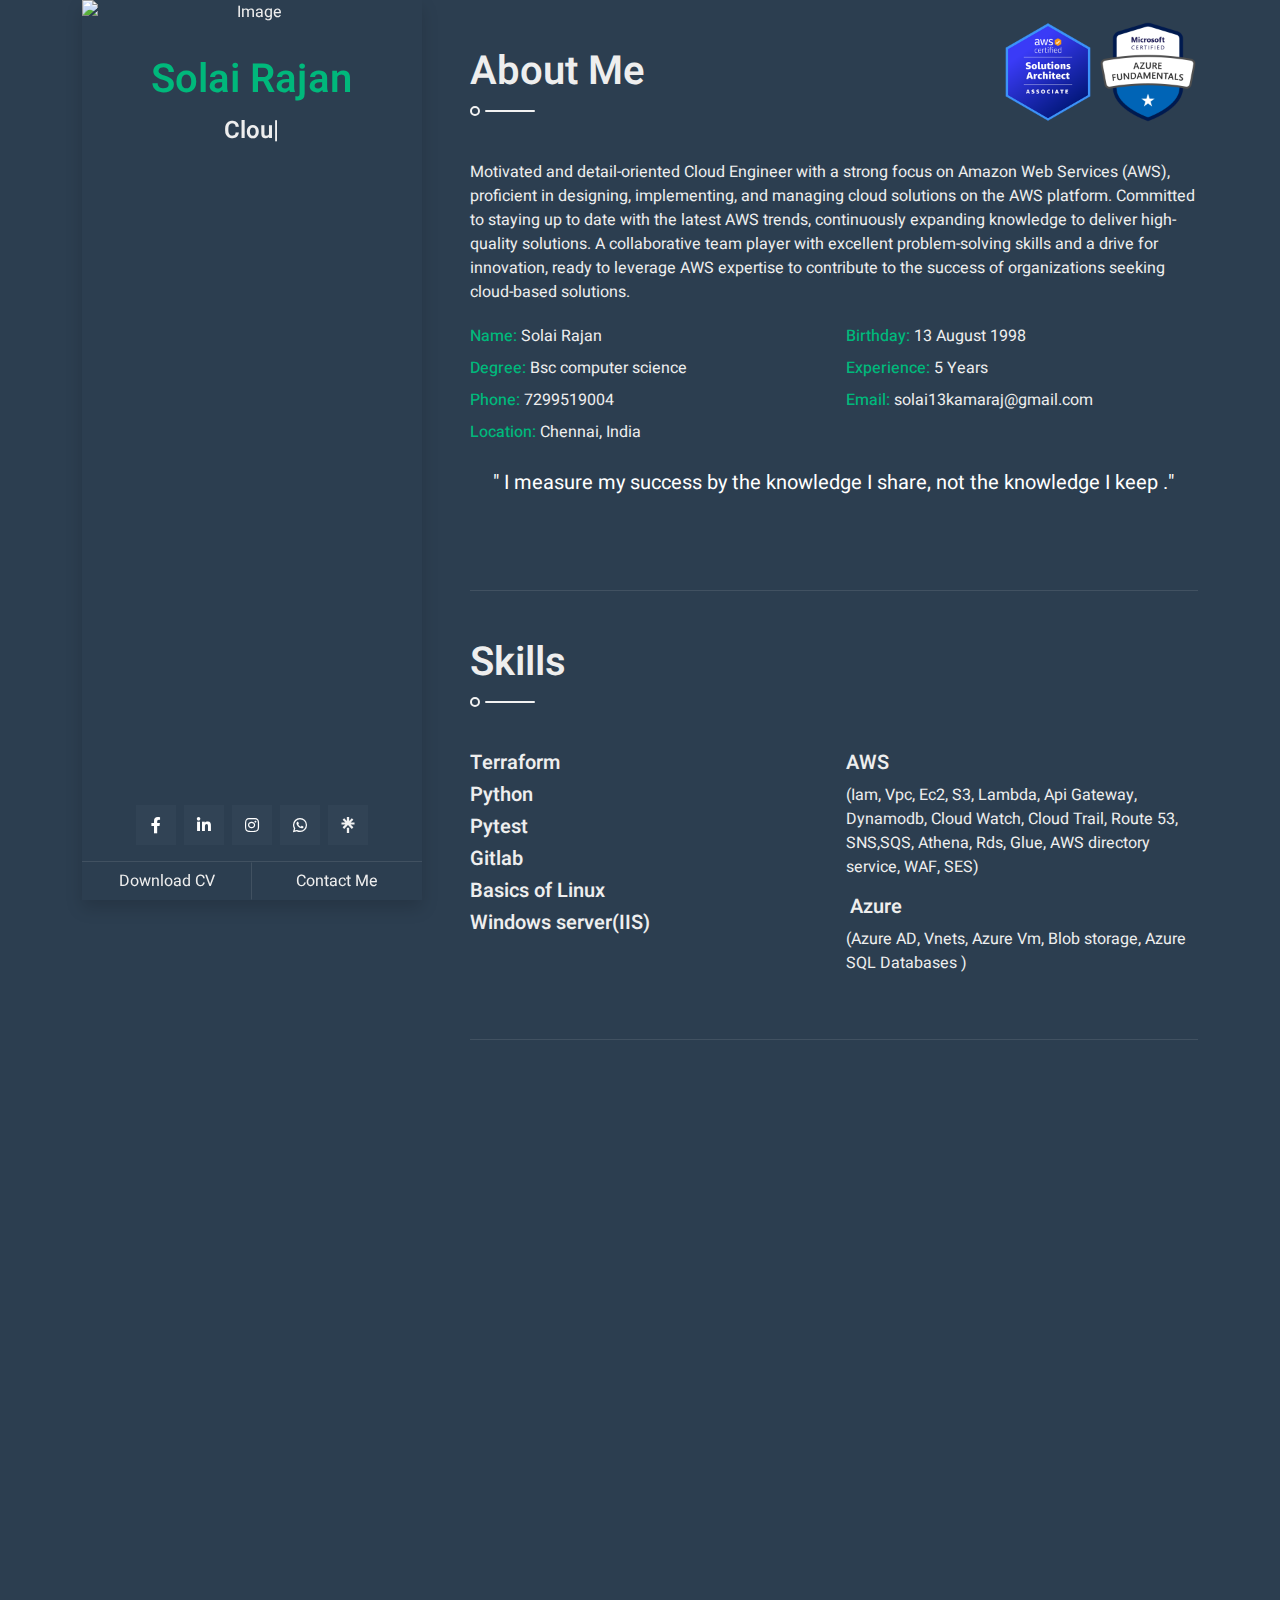
==== commit d47ade85: "resume edited" ====
--- a/index.html
+++ b/index.html
@@ -71,7 +71,7 @@
                               </svg></a>
                         </div>
                         <div class="d-flex align-items-end justify-content-between border-top">
-                            <a href="Resume.pdf" class="btn w-50 border-end">Download CV</a>
+                            <a href="solai_rajan_resume.pdf" target="_blank" class="btn w-50 border-end">Download CV</a>
                             <a href="#contact" class="btn w-50 btn-scroll">Contact Me</a>
                         </div>
                     </div>
@@ -108,7 +108,9 @@
                             <div class="col-sm-6 py-1">
                                 <span class="fw-medium text-primary">Location:</span> Chennai, India
                             </div>
-                           
+                            <div class="blinking-text">
+                                " I measure my success by the knowledge I share, not the knowledge I keep ."
+                            </div>
                         </div>
                         <!-- <div class="row g-4">
                             <div class="col-md-6 col-lg-6 col-xl-6">
--- a/css/style.css
+++ b/css/style.css
@@ -294,3 +294,20 @@
   opacity: 1;
 }
 
+/* blink my quote */
+
+
+@keyframes blink {
+    0% { opacity: 1; }
+    50% { opacity: 0; }
+    100% { opacity: 1; }
+}
+.blinking-text {
+    animation: blink 1s infinite;
+    text-align: center; /* Centering the text */
+    font-size: 20px; /* Adjust font size as needed */
+    color: #fff; /* Change text color if needed */
+    margin: 20px 0; /* Add spacing if necessary */
+}
+
+
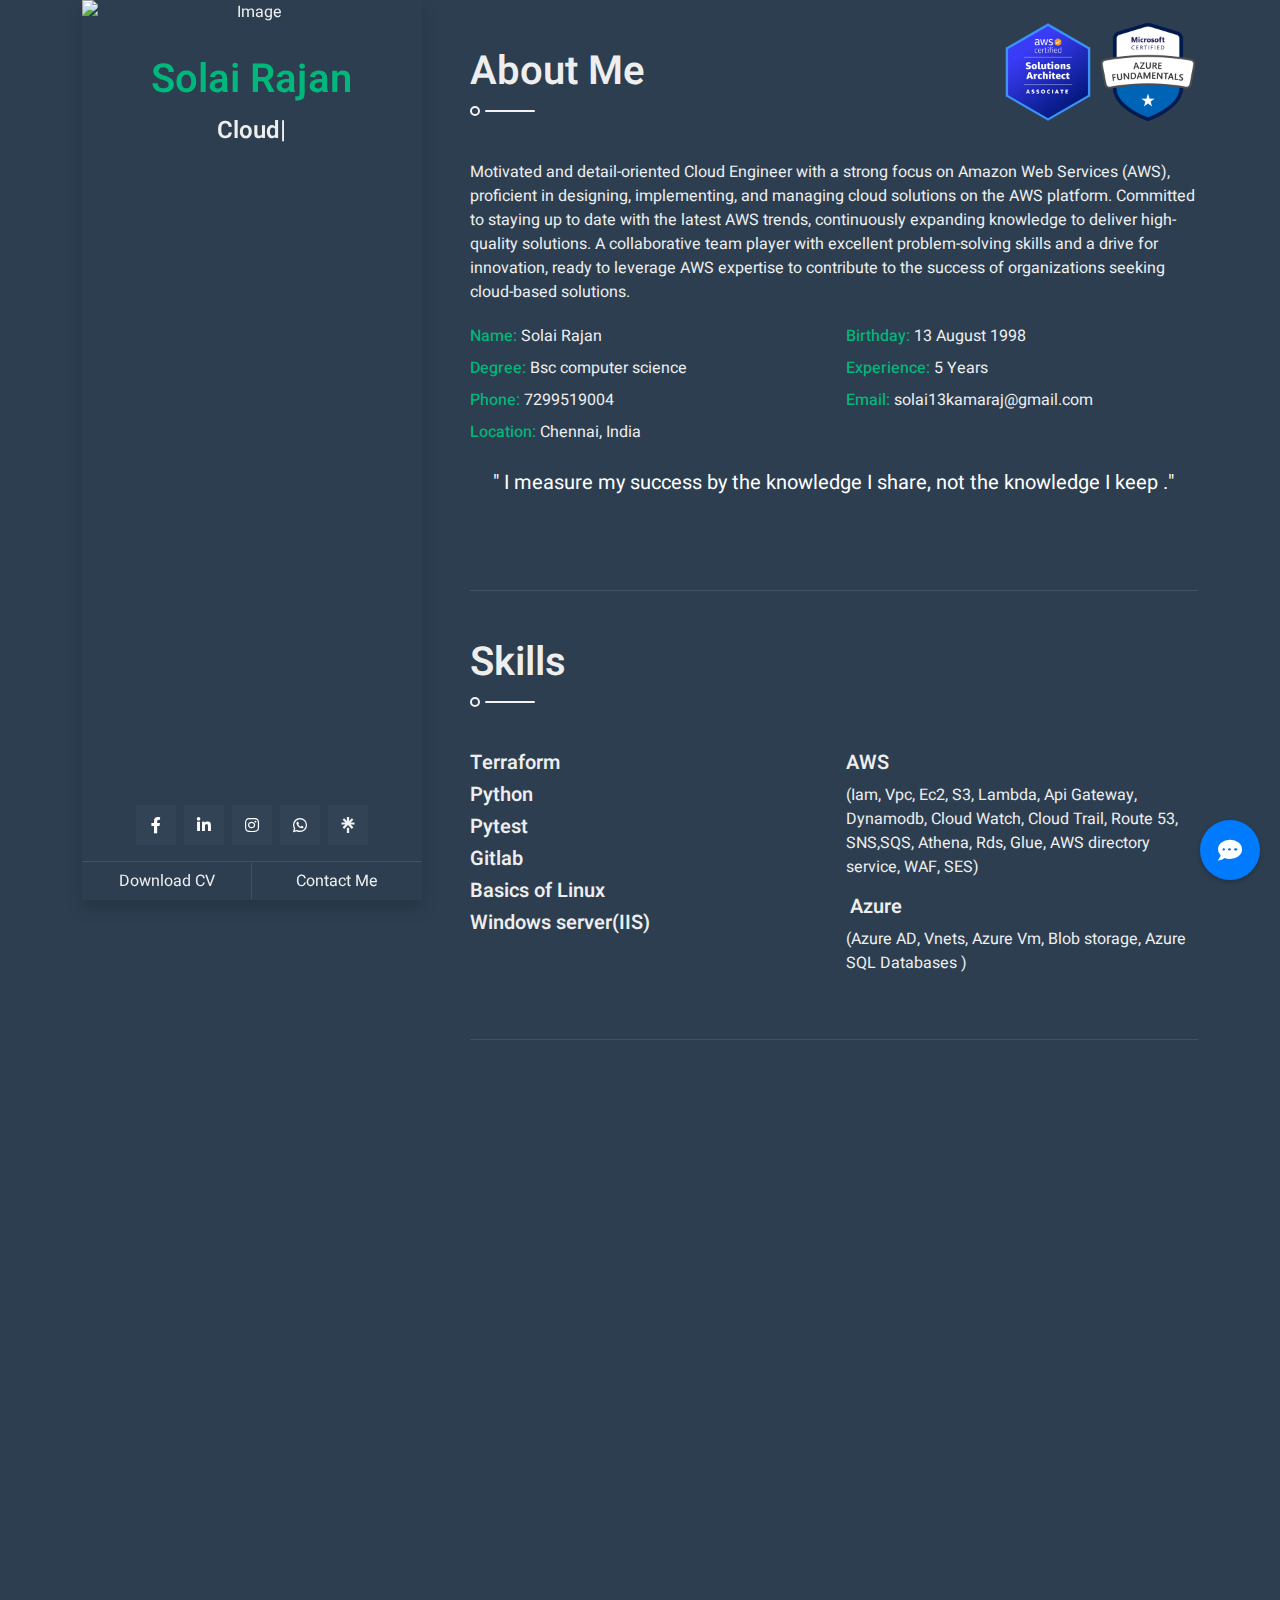
==== commit 5f0eb733: "chat bot" ====
--- a/index.html
+++ b/index.html
@@ -552,6 +552,175 @@
               }
             });
           </script> -->
+    <!-- Chat Interface -->
+<div class="chat-container">
+    <div class="chat-icon" onclick="toggleChat()">
+        <i class="fas fa-comment-dots"></i>
+    </div>
+    <div class="chat-window">
+        <div class="chat-header">
+            <!-- <h5>SolAI</h5> -->
+            <h5>Sol<span style="color: rgb(33, 233, 26); font-weight: bold;">AI</span></h5>
+            <button class="close-btn" onclick="toggleChat()">&times;</button>
+        </div>
+        <div class="chat-messages" id="chat-messages"></div>
+        <div class="chat-input">
+            <input type="text" id="user-input" placeholder="Type your message...">
+            <button onclick="sendMessage()"><i class="fas fa-paper-plane"></i></button>
+        </div>
+    </div>
+</div>
+
+<style>
+.chat-container {
+    position: fixed;
+    bottom: 20px;
+    right: 20px;
+    z-index: 1000;
+}
+
+.chat-icon {
+    background: #007bff;
+    width: 60px;
+    height: 60px;
+    border-radius: 50%;
+    display: flex;
+    align-items: center;
+    justify-content: center;
+    cursor: pointer;
+    box-shadow: 0 2px 5px rgba(0,0,0,0.2);
+}
+
+.chat-icon i {
+    color: white;
+    font-size: 1.5rem;
+}
+
+.chat-window {
+    display: none;
+    width: 300px;
+    background: white;
+    border-radius: 10px;
+    box-shadow: 0 2px 5px rgba(0,0,0,0.2);
+}
+
+.chat-header {
+    background: #007bff;
+    color: white;
+    padding: 15px;
+    border-radius: 10px 10px 0 0;
+    display: flex;
+    justify-content: space-between;
+    align-items: center;
+}
+
+.chat-messages {
+    height: 300px;
+    overflow-y: auto;
+    padding: 15px;
+    background: #f8f9fa;
+}
+
+.chat-input {
+    display: flex;
+    padding: 10px;
+    background: white;
+    border-top: 1px solid #ddd;
+}
+
+.chat-input input {
+    flex: 1;
+    padding: 8px;
+    border: 1px solid #ddd;
+    border-radius: 4px;
+    margin-right: 5px;
+}
+
+.message {
+    margin-bottom: 10px;
+    padding: 8px;
+    border-radius: 5px;
+}
+
+.user-message {
+    background: #007bff;
+    color: white;
+    margin-left: 20%;
+}
+
+.bot-message {
+    background: #28a745; /* Green background */
+    color: white; /* White text */
+    padding: 8px;
+    border-radius: 5px;
+    margin-right: 20%;
+}
+
+
+.close-btn {
+    background: none;
+    border: none;
+    color: white;
+    font-size: 1.5rem;
+    cursor: pointer;
+}
+</style>
+
+<script>
+    function toggleChat() {
+        const chatWindow = document.querySelector('.chat-window');
+        chatWindow.style.display = chatWindow.style.display === 'none' || chatWindow.style.display === '' ? 'block' : 'none';
+    }
+
+    async function sendMessage() {
+        const userInput = document.getElementById('user-input');
+        const message = userInput.value.trim();
         
+        if (!message) return;
+
+        const messagesDiv = document.getElementById('chat-messages');
+
+        // Add user message
+        const userMessageDiv = document.createElement("div");
+        userMessageDiv.classList.add("message", "user-message");
+        userMessageDiv.textContent = message;
+        messagesDiv.appendChild(userMessageDiv);
+
+        // Clear input field
+        userInput.value = '';
+        messagesDiv.scrollTop = messagesDiv.scrollHeight;
+
+        try {
+            // Send message to API
+            const response = await fetch('https://flask-hello-world-six-murex-51.vercel.app/', { // Replace with your actual API URL
+                method: 'POST',
+                headers: {
+                    'Content-Type': 'application/json',
+                },
+                body: JSON.stringify({ message: message })
+            });
+
+            const data = await response.json();
+
+            // Add bot response
+            const botMessageDiv = document.createElement("div");
+            botMessageDiv.classList.add("message", "bot-message");
+            botMessageDiv.textContent = data.response;
+            messagesDiv.appendChild(botMessageDiv);
+
+        } catch (error) {
+            console.error("Error:", error);
+        }
+
+        messagesDiv.scrollTop = messagesDiv.scrollHeight;
+    }
+
+    // Handle Enter key for input
+    document.getElementById('user-input').addEventListener('keypress', function(e) {
+        if (e.key === 'Enter') {
+            sendMessage();
+        }
+    });
+</script>
     </body>
 </html>
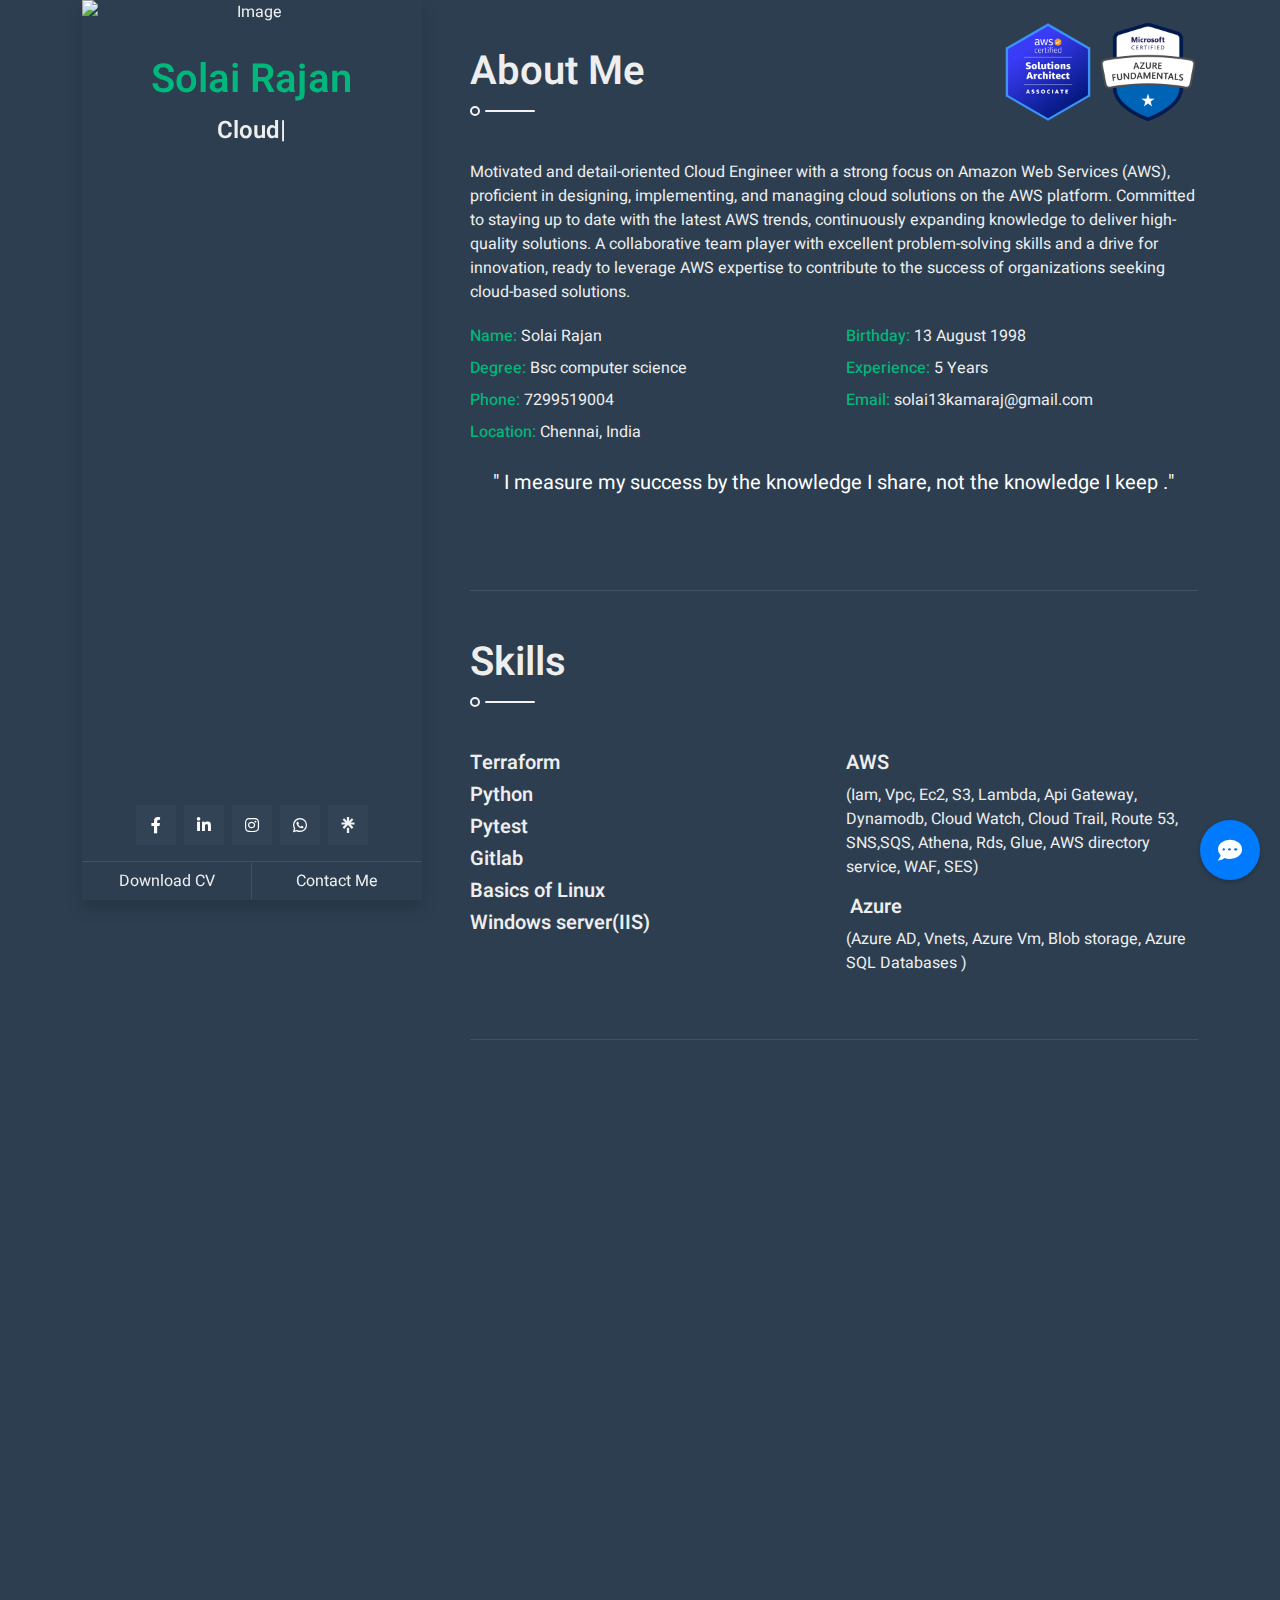
==== commit e1f5fdbd: "recaptcha" ====
--- a/index.html
+++ b/index.html
@@ -425,59 +425,81 @@
                     <!-- Testimonial End -->
 
                     <!-- Contact Start -->
-                    <div id="validation-popup" class="validation-popup"></div>
-
-                    <section class="py-5 wow fadeInUp" data-wow-delay="0.1s" id="contact">
-                        <h1 class="title pb-3 mb-5">Contact Me</h1>
-						
-                        <form class="needs-validation" onsubmit="return validateForm(event)" action="https://docs.google.com/forms/u/0/d/e/1FAIpQLSfPLlt-WYPMHcCRsRIOEYpXYlZdo9-Mu41EpkZ92HWi8DZNXg/formResponse" novalidate>
-                            <div class="row g-3">
-                                <div class="col-md-6">
-                                    <div class="form-floating">
-                                        <input type="text" name="entry.2005620554" class="form-control border-0 bg-secondary" id="name" placeholder="Your Name"required>
-                                        <label for="name">Your Name</label>
-                                          <div class="invalid-feedback">
-                                            Enter Your Name
-                                          </div>
-                                    </div>
-                                </div>
-                                <div class="col-md-6">
-                                    <div class="form-floating">
-                                        <input type="email" name="entry.1045781291" class="form-control border-0 bg-secondary" id="email" placeholder="Your Email" required>
-                                        <label for="email">Your Email</label>
-                                        <div class="invalid-feedback">
-                                            Enter Your email
-                                          </div>
-                                    </div>
-                                </div>
-                                <div class="col-12">
-                                    <div class="form-floating">
-                                        <input type="text" name="entry.1065046570" class="form-control border-0 bg-secondary" id="subject" placeholder="Subject" required>
-                                        <label for="subject">Subject</label>
-                                        <div class="invalid-feedback">
-                                            Enter Your Subject
-                                          </div>
-                                    </div>
-                                </div>
-                                <div class="col-12">
-                                    <div class="form-floating">
-                                        <textarea class="form-control border-0 bg-secondary" required name="entry.1166974658" placeholder="Leave a message here" id="message" style="height: 200px"></textarea>
-                                        <label for="message">Message</label>
-                                        <div class="invalid-feedback">
-                                            Enter Your Message
-                                          </div>
-                                    </div>
-                                </div>
-                                <audio id="clickSound" src="welcome.mp3" preload="auto"></audio>
-                                
-                                <div class="col-12">
-                                    <button onclick="playClickSound()" class="btn btn-primary w-100 py-3" type="submit">Send Message</button>
-                                </div>
-                            </div>
-                        </form>
-                    </section>
+<div id="validation-popup" class="validation-popup"></div>
+
+<section class="py-5 wow fadeInUp" data-wow-delay="0.1s" id="contact">
+    <h1 class="title pb-3 mb-5">Contact Me</h1>
+
+    <form class="needs-validation" onsubmit="return validateForm(event)" action="https://docs.google.com/forms/u/0/d/e/1FAIpQLSfPLlt-WYPMHcCRsRIOEYpXYlZdo9-Mu41EpkZ92HWi8DZNXg/formResponse" novalidate>
+        <div class="row g-3">
+            <div class="col-md-6">
+                <div class="form-floating">
+                    <input type="text" name="entry.2005620554" class="form-control border-0 bg-secondary" id="name" placeholder="Your Name" required>
+                    <label for="name">Your Name</label>
+                    <div class="invalid-feedback">Enter Your Name</div>
+                </div>
+            </div>
+            <div class="col-md-6">
+                <div class="form-floating">
+                    <input type="email" name="entry.1045781291" class="form-control border-0 bg-secondary" id="email" placeholder="Your Email" required>
+                    <label for="email">Your Email</label>
+                    <div class="invalid-feedback">Enter Your email</div>
+                </div>
+            </div>
+            <div class="col-12">
+                <div class="form-floating">
+                    <input type="text" name="entry.1065046570" class="form-control border-0 bg-secondary" id="subject" placeholder="Subject" required>
+                    <label for="subject">Subject</label>
+                    <div class="invalid-feedback">Enter Your Subject</div>
+                </div>
+            </div>
+            <div class="col-12">
+                <div class="form-floating">
+                    <textarea class="form-control border-0 bg-secondary" required name="entry.1166974658" placeholder="Leave a message here" id="message" style="height: 200px"></textarea>
+                    <label for="message">Message</label>
+                    <div class="invalid-feedback">Enter Your Message</div>
+                </div>
+            </div>
+
+            <!-- CAPTCHA -->
+            <div class="col-12">
+                <div class="g-recaptcha" data-sitekey="6LexdBUrAAAAAKNIqLk61spt3wHS5llpUcEdnvJx"></div>
+                <div id="captcha-error" class="text-danger mt-2" style="display: none;">Please complete the CAPTCHA</div>
+            </div>
+
+            <audio id="clickSound" src="welcome.mp3" preload="auto"></audio>
+
+            <div class="col-12">
+                <button onclick="playClickSound()" class="btn btn-primary w-100 py-3" type="submit">Send Message</button>
+            </div>
+        </div>
+    </form>
+</section>
                     <!-- Contact End -->
-
+<!-- Add reCAPTCHA JS -->
+<script src="https://www.google.com/recaptcha/api.js" async defer></script>
+
+<script>
+    function playClickSound() {
+        const clickSound = document.getElementById('clickSound');
+        if (clickSound) clickSound.play();
+    }
+
+    function validateForm(event) {
+        const captchaResponse = grecaptcha.getResponse();
+        const captchaError = document.getElementById("captcha-error");
+
+        if (captchaResponse.length === 0) {
+            event.preventDefault(); // stop form submission
+            captchaError.style.display = "block";
+            return false;
+        } else {
+            captchaError.style.display = "none";
+        }
+
+        return true; // continue form submission
+    }
+</script>
                     <!-- Footer Start -->
                     <section class="wow fadeIn" data-wow-delay="0.1s">
                         <div class="bg-secondary text-light text-center p-5">
